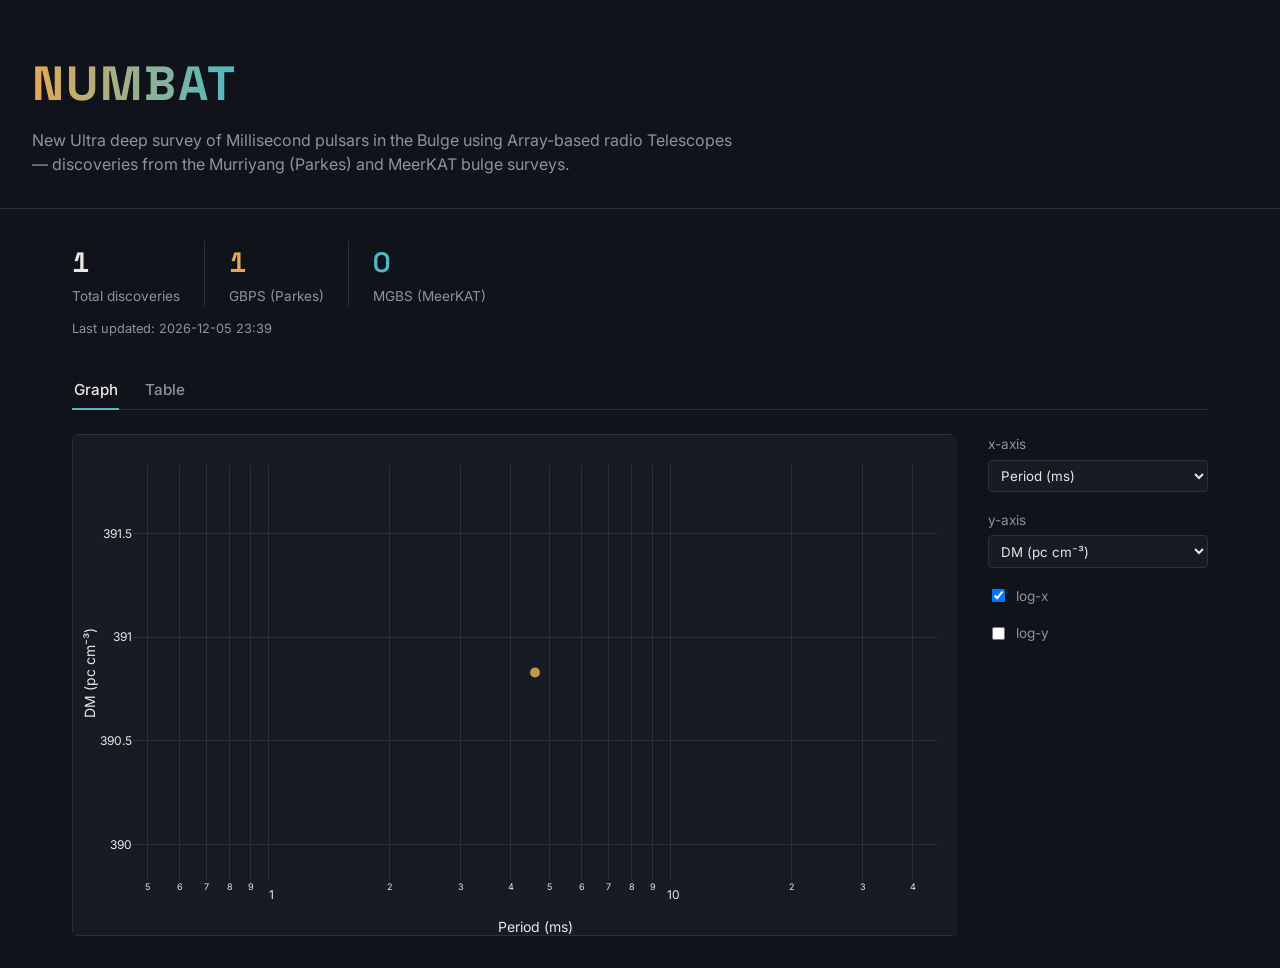
==== index.html @ e9e0d238 "first commit of NUMBAT webpage" ====
<!DOCTYPE html>
<html lang="en">
<head>
<meta charset="UTF-8">
<meta name="viewport" content="width=device-width, initial-scale=1.0">
<title>NUMBAT Pulsar Catalog</title>
<link rel="preconnect" href="https://fonts.googleapis.com">
<link rel="preconnect" href="https://fonts.gstatic.com" crossorigin>
<link href="https://fonts.googleapis.com/css2?family=Space+Grotesk:wght@400;500;600;700&family=Inter:wght@400;500;600&display=swap" rel="stylesheet">
<link rel="stylesheet" href="style.css">
</head>
<body>

<header class="page-header">
  <div class="header-inner">
    <h1 class="title">NUMBAT</h1>
    <p class="subtitle">New Ultra deep survey of Millisecond pulsars in the Bulge using Array-based radio Telescopes — discoveries from the Murriyang (Parkes) and MeerKAT bulge surveys.</p>
  </div>
</header>

<main>

  <section class="stats-bar" id="stats-bar" aria-label="Discovery statistics">
    <!-- populated by app.js -->
  </section>
  <p class="last-updated" id="last-updated"></p>

  <nav class="tabs" role="tablist">
    <button class="tab-btn active" data-tab="graph" role="tab" aria-selected="true">Graph</button>
    <button class="tab-btn" data-tab="table" role="tab" aria-selected="false">Table</button>
  </nav>

  <section id="graph-panel" class="panel active">
    <div class="graph-layout">
      <div id="scatter" class="scatter"></div>
      <div class="graph-controls">
        <label>
          <span>x-axis</span>
          <select id="x-axis-select">
            <option value="period_ms">Period (ms)</option>
            <option value="dm">DM (pc cm⁻³)</option>
          </select>
        </label>
        <label>
          <span>y-axis</span>
          <select id="y-axis-select">
            <option value="dm" selected>DM (pc cm⁻³)</option>
            <option value="period_ms">Period (ms)</option>
          </select>
        </label>
        <label class="checkbox-row">
          <input type="checkbox" id="log-x" checked>
          <span>log-x</span>
        </label>
        <label class="checkbox-row">
          <input type="checkbox" id="log-y">
          <span>log-y</span>
        </label>
      </div>
    </div>
  </section>

  <section id="table-panel" class="panel">
    <div class="table-toolbar">
      <div class="toggle-columns-wrap">
        <button id="toggle-columns-btn" class="btn-secondary">Toggle columns</button>
        <div id="toggle-columns-menu" class="toggle-columns-menu hidden"></div>
      </div>
    </div>
    <div class="table-scroll">
      <table id="catalog-table">
        <thead>
          <tr id="table-header-row"></tr>
          <tr id="table-filter-row"></tr>
        </thead>
        <tbody id="table-body"></tbody>
      </table>
    </div>
  </section>

</main>

<div id="modal-overlay" class="modal-overlay hidden">
  <div class="modal">
    <button id="modal-close" class="modal-close" aria-label="Close">&times;</button>
    <h2 id="modal-title"></h2>
    <div class="modal-body">
      <div class="modal-image-wrap">
        <img id="modal-image" alt="Discovery diagnostic plot">
        <p id="modal-image-missing" class="image-missing hidden">Diagnostic plot not yet added.</p>
      </div>
      <div class="modal-details">
        <h3>Pulsar parameters</h3>
        <dl id="modal-params"></dl>
        <h3>Discovery details</h3>
        <dl id="modal-discovery"></dl>
      </div>
    </div>
  </div>
</div>

<script src="https://cdn.plot.ly/plotly-2.32.0.min.js"></script>
<script src="data.js"></script>
<script src="app.js"></script>
</body>
</html>
---- style.css ----
:root {
  --bg: #10131a;
  --surface: #171b24;
  --border: #2a3040;
  --text: #e9e7e2;
  --text-muted: #8b93a3;
  --accent-gbps: #e3a857;
  --accent-mgbs: #4fb8c4;
  --accent-neutral: #7d8598;
  --font-display: 'Space Grotesk', sans-serif;
  --font-body: 'Inter', sans-serif;
}

* { box-sizing: border-box; }

body {
  margin: 0;
  background: var(--bg);
  color: var(--text);
  font-family: var(--font-body);
  line-height: 1.5;
}

.page-header {
  padding: 3rem 2rem 2rem;
  border-bottom: 1px solid var(--border);
}

.header-inner { max-width: 900px; }

.title {
  font-family: var(--font-display);
  font-weight: 700;
  font-size: 3rem;
  letter-spacing: 0.04em;
  margin: 0 0 0.5rem 0;
  background: linear-gradient(90deg, var(--accent-gbps), var(--accent-mgbs));
  -webkit-background-clip: text;
  background-clip: text;
  color: transparent;
  display: inline-block;
}

.subtitle {
  color: var(--text-muted);
  font-size: 1rem;
  max-width: 70ch;
  margin: 0;
}

main {
  max-width: 1200px;
  margin: 0 auto;
  padding: 2rem;
}

.stats-bar {
  display: flex;
  flex-wrap: wrap;
  gap: 0;
}

.stat {
  padding: 0 1.5rem;
  border-left: 1px solid var(--border);
  first-child: none;
}

.stat:first-child { padding-left: 0; border-left: none; }

.stat-value {
  font-family: var(--font-display);
  font-size: 1.75rem;
  font-weight: 600;
  font-variant-numeric: tabular-nums;
  display: block;
}

.stat-label {
  color: var(--text-muted);
  font-size: 0.85rem;
}

.stat-gbps .stat-value { color: var(--accent-gbps); }
.stat-mgbs .stat-value { color: var(--accent-mgbs); }

.last-updated {
  color: var(--text-muted);
  font-size: 0.8rem;
  margin: 0.75rem 0 0 0;
}

.tabs {
  display: flex;
  gap: 1.5rem;
  margin: 2rem 0 1.5rem;
  border-bottom: 1px solid var(--border);
}

.tab-btn {
  background: none;
  border: none;
  color: var(--text-muted);
  font-family: var(--font-body);
  font-size: 0.95rem;
  font-weight: 500;
  padding: 0.6rem 0.1rem;
  cursor: pointer;
  border-bottom: 2px solid transparent;
  margin-bottom: -1px;
}

.tab-btn.active {
  color: var(--text);
  border-bottom-color: var(--accent-mgbs);
}

.panel { display: none; }
.panel.active { display: block; }

.graph-layout {
  display: grid;
  grid-template-columns: 1fr 220px;
  gap: 2rem;
  align-items: start;
}

.scatter {
  background: var(--surface);
  border: 1px solid var(--border);
  border-radius: 6px;
  min-height: 500px;
}

.graph-controls {
  display: flex;
  flex-direction: column;
  gap: 1.1rem;
}

.graph-controls label {
  display: flex;
  flex-direction: column;
  gap: 0.3rem;
  font-size: 0.85rem;
  color: var(--text-muted);
}

.graph-controls select {
  background: var(--surface);
  color: var(--text);
  border: 1px solid var(--border);
  border-radius: 4px;
  padding: 0.4rem 0.5rem;
  font-family: var(--font-body);
}

.checkbox-row {
  flex-direction: row !important;
  align-items: center;
  gap: 0.5rem !important;
}

.table-toolbar {
  margin-bottom: 1rem;
  position: relative;
}

.btn-secondary {
  background: var(--surface);
  color: var(--text);
  border: 1px solid var(--border);
  border-radius: 4px;
  padding: 0.5rem 0.9rem;
  cursor: pointer;
  font-family: var(--font-body);
  font-size: 0.85rem;
}

.toggle-columns-menu {
  position: absolute;
  top: 110%;
  left: 0;
  background: var(--surface);
  border: 1px solid var(--border);
  border-radius: 4px;
  padding: 0.5rem;
  z-index: 5;
  display: flex;
  flex-direction: column;
  gap: 0.3rem;
  min-width: 160px;
}

.toggle-columns-menu label {
  font-size: 0.85rem;
  display: flex;
  align-items: center;
  gap: 0.5rem;
}

.hidden { display: none !important; }

.table-scroll {
  overflow-x: auto;
  border: 1px solid var(--border);
  border-radius: 6px;
}

table {
  width: 100%;
  border-collapse: collapse;
  font-size: 0.9rem;
}

thead th {
  background: var(--surface);
  color: var(--text);
  text-align: left;
  padding: 0.7rem 0.9rem;
  border-bottom: 1px solid var(--border);
  cursor: pointer;
  white-space: nowrap;
  user-select: none;
}

thead th .sort-arrow {
  color: var(--text-muted);
  margin-left: 0.3rem;
  font-size: 0.75rem;
}

#table-filter-row td {
  padding: 0.3rem 0.6rem;
  background: var(--surface);
  border-bottom: 1px solid var(--border);
}

#table-filter-row input {
  width: 100%;
  background: var(--bg);
  border: 1px solid var(--border);
  color: var(--text);
  border-radius: 3px;
  padding: 0.3rem 0.4rem;
  font-family: var(--font-body);
  font-size: 0.8rem;
}

tbody tr {
  cursor: pointer;
  border-bottom: 1px solid var(--border);
}

tbody tr:hover {
  background: rgba(255,255,255,0.03);
}

tbody td {
  padding: 0.6rem 0.9rem;
  white-space: nowrap;
}

.badge {
  display: inline-block;
  padding: 0.15rem 0.5rem;
  border-radius: 3px;
  font-size: 0.78rem;
  font-weight: 500;
}

.badge-gbps { background: rgba(227,168,87,0.15); color: var(--accent-gbps); }
.badge-mgbs { background: rgba(79,184,196,0.15); color: var(--accent-mgbs); }

/* Modal */
.modal-overlay {
  position: fixed;
  inset: 0;
  background: rgba(0,0,0,0.65);
  display: flex;
  align-items: flex-start;
  justify-content: center;
  padding: 3rem 1rem;
  overflow-y: auto;
  z-index: 100;
}

.modal {
  background: var(--bg);
  border: 1px solid var(--border);
  border-radius: 8px;
  max-width: 900px;
  width: 100%;
  padding: 2rem;
  position: relative;
}

.modal-close {
  position: absolute;
  top: 1rem;
  right: 1.2rem;
  background: none;
  border: none;
  color: var(--text-muted);
  font-size: 1.6rem;
  cursor: pointer;
  line-height: 1;
}

.modal-close:hover { color: var(--text); }

#modal-title {
  font-family: var(--font-display);
  margin: 0 0 1.5rem 0;
  font-size: 1.6rem;
}

.modal-body {
  display: grid;
  grid-template-columns: 1.3fr 1fr;
  gap: 2rem;
}

.modal-image-wrap img {
  width: 100%;
  border-radius: 4px;
  border: 1px solid var(--border);
  display: block;
}

.image-missing {
  color: var(--text-muted);
  font-size: 0.85rem;
  padding: 2rem;
  text-align: center;
  border: 1px dashed var(--border);
  border-radius: 4px;
}

.modal-details h3 {
  font-family: var(--font-display);
  font-size: 1rem;
  margin: 0 0 0.6rem 0;
  color: var(--text-muted);
  font-weight: 500;
}

.modal-details dl {
  margin: 0 0 1.5rem 0;
  display: grid;
  grid-template-columns: auto 1fr;
  gap: 0.4rem 0.8rem;
}

.modal-details dt { color: var(--text-muted); }
.modal-details dd { margin: 0; }

@media (max-width: 800px) {
  .graph-layout { grid-template-columns: 1fr; }
  .modal-body { grid-template-columns: 1fr; }
  .title { font-size: 2.2rem; }
}
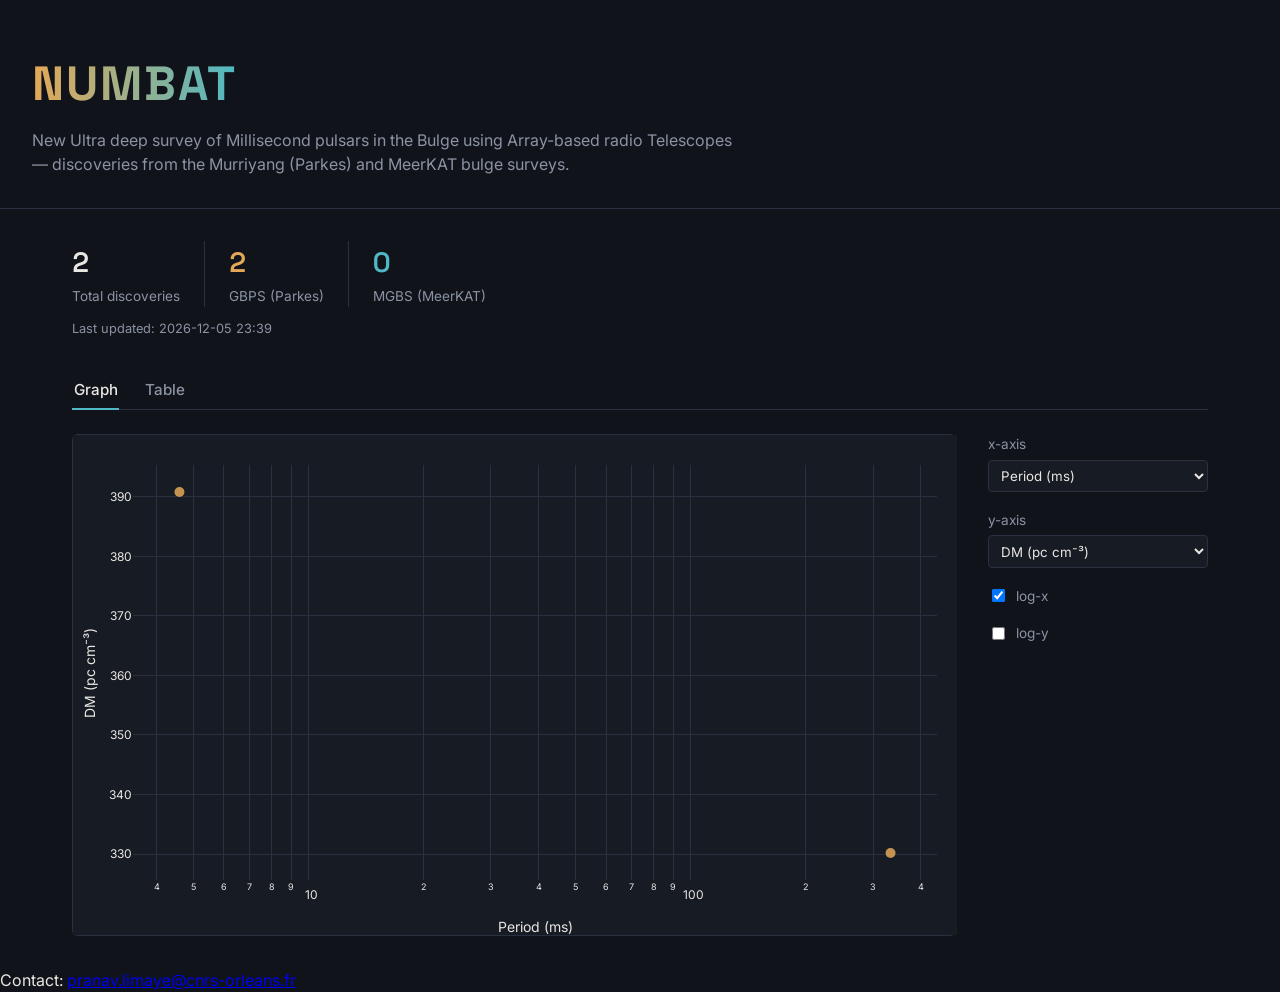
==== commit 2564a877: "updated index.html" ====
--- a/index.html
+++ b/index.html
@@ -102,5 +102,8 @@
 <script src="https://cdn.plot.ly/plotly-2.32.0.min.js"></script>
 <script src="data.js"></script>
 <script src="app.js"></script>
+<footer class="site-footer">
+  Contact: <a href="mailto:pranav.limaye@cnrs-orleans.fr">pranav.limaye@cnrs-orleans.fr</a>
+</footer>
 </body>
 </html>
--- a/style.css
+++ b/style.css
@@ -289,8 +289,8 @@
   background: var(--bg);
   border: 1px solid var(--border);
   border-radius: 8px;
-  max-width: 900px;
-  width: 100%;
+  max-width: 1400px;
+  width: 95%;
   padding: 2rem;
   position: relative;
 }
@@ -317,7 +317,7 @@
 
 .modal-body {
   display: grid;
-  grid-template-columns: 1.3fr 1fr;
+  grid-template-columns: 2fr 1fr;
   gap: 2rem;
 }
 
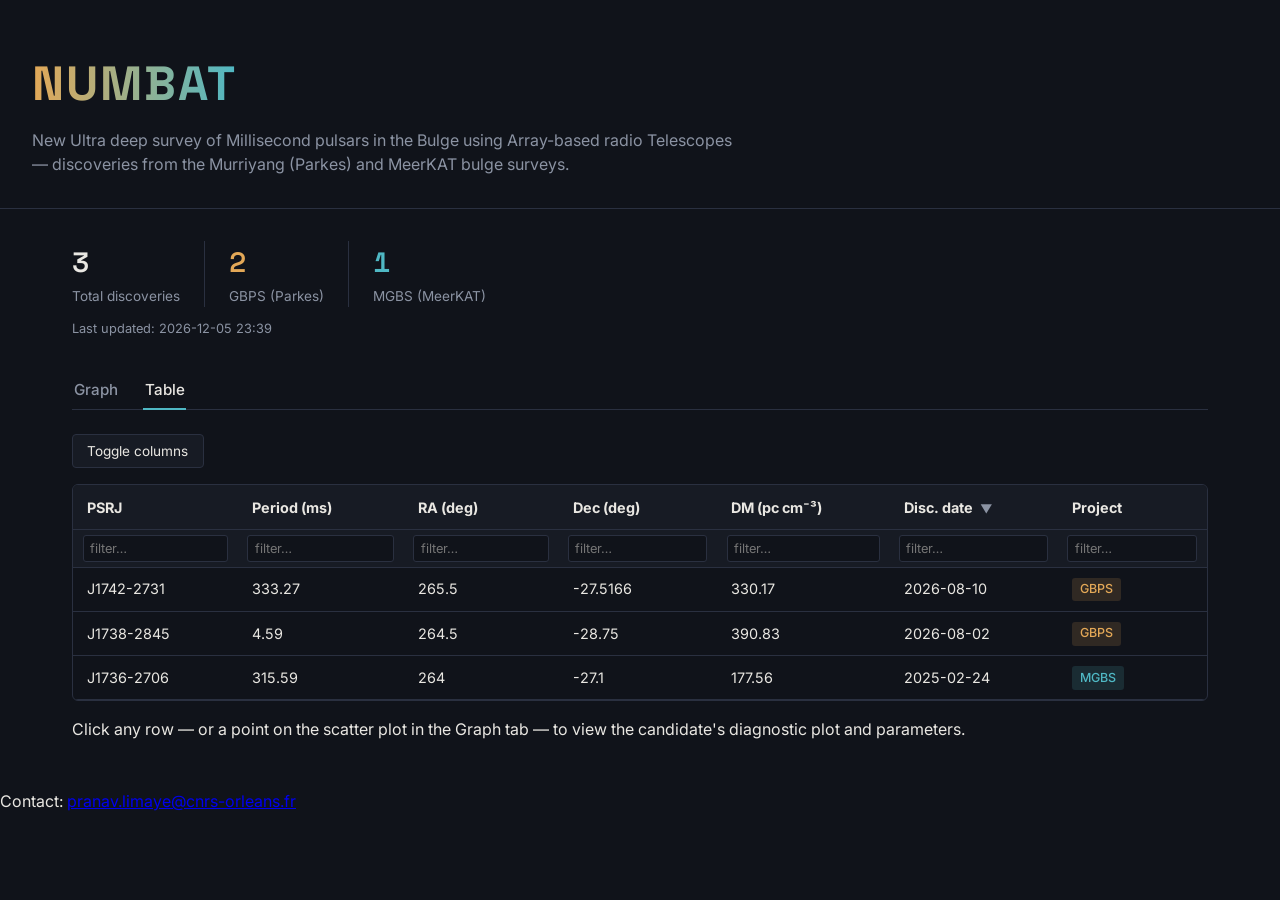
==== commit 6e34aa60: "Added arcmin precision co-ordinates column" ====
--- a/index.html
+++ b/index.html
@@ -26,11 +26,11 @@
   <p class="last-updated" id="last-updated"></p>
 
   <nav class="tabs" role="tablist">
-    <button class="tab-btn active" data-tab="graph" role="tab" aria-selected="true">Graph</button>
-    <button class="tab-btn" data-tab="table" role="tab" aria-selected="false">Table</button>
+    <button class="tab-btn" data-tab="graph" role="tab" aria-selected="false">Graph</button>
+    <button class="tab-btn active" data-tab="table" role="tab" aria-selected="true">Table</button>
   </nav>
 
-  <section id="graph-panel" class="panel active">
+  <section id="graph-panel" class="panel">
     <div class="graph-layout">
       <div id="scatter" class="scatter"></div>
       <div class="graph-controls">
@@ -60,7 +60,7 @@
     </div>
   </section>
 
-  <section id="table-panel" class="panel">
+  <section id="table-panel" class="panel active">
     <div class="table-toolbar">
       <div class="toggle-columns-wrap">
         <button id="toggle-columns-btn" class="btn-secondary">Toggle columns</button>
@@ -76,6 +76,7 @@
         <tbody id="table-body"></tbody>
       </table>
     </div>
+    <p class="table-footnote">Click any row — or a point on the scatter plot in the Graph tab — to view the candidate's diagnostic plot and parameters.</p>
   </section>
 
 </main>
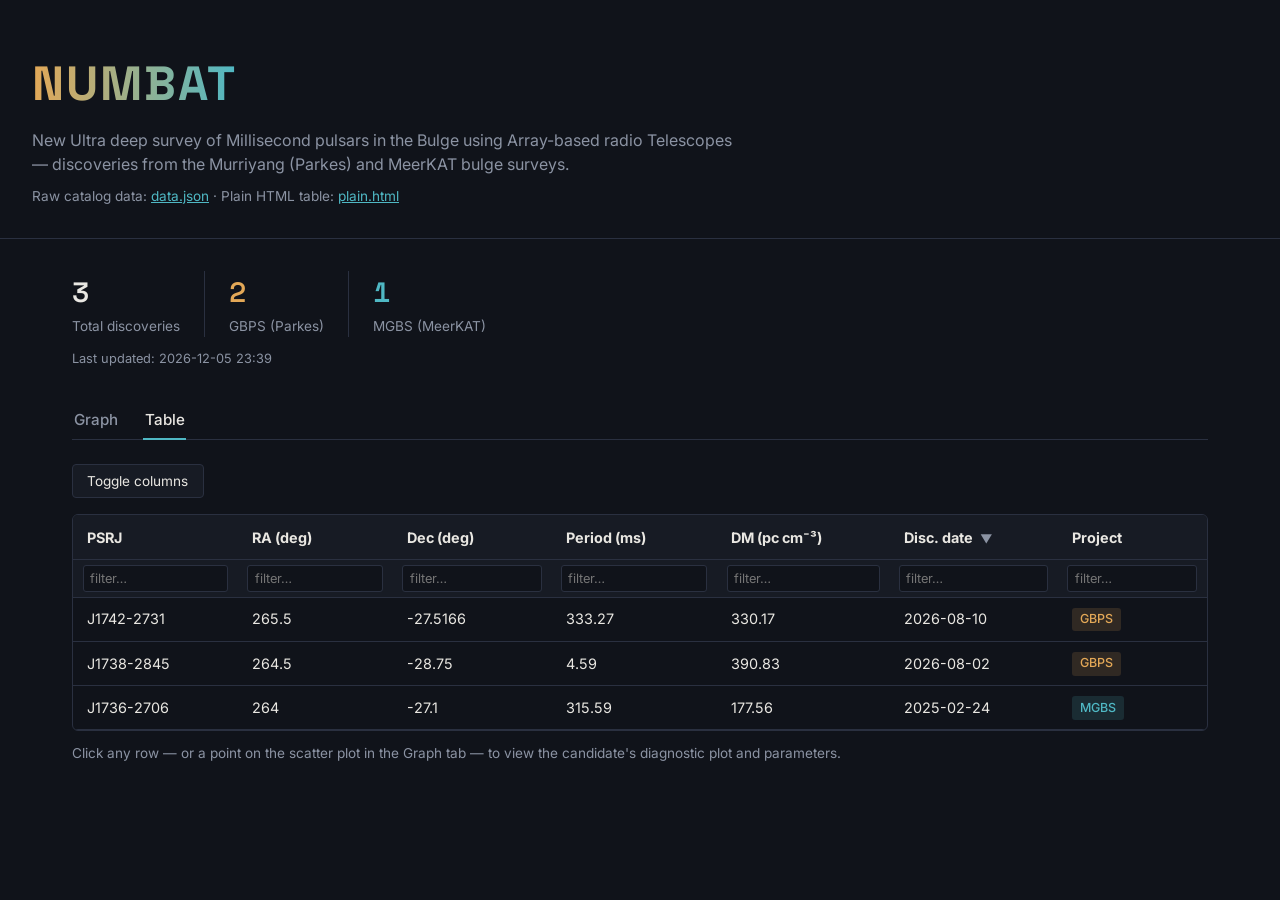
==== commit 31a238a9: "Modified html parsing" ====
--- a/index.html
+++ b/index.html
@@ -15,6 +15,7 @@
   <div class="header-inner">
     <h1 class="title">NUMBAT</h1>
     <p class="subtitle">New Ultra deep survey of Millisecond pulsars in the Bulge using Array-based radio Telescopes — discoveries from the Murriyang (Parkes) and MeerKAT bulge surveys.</p>
+    <p class="data-link">Raw catalog data: <a href="data.json">data.json</a> · Plain HTML table: <a href="plain.html">plain.html</a></p>
   </div>
 </header>
 
@@ -39,6 +40,8 @@
           <select id="x-axis-select">
             <option value="period_ms">Period (ms)</option>
             <option value="dm">DM (pc cm⁻³)</option>
+            <option value="ra_deg">RA (deg)</option>
+            <option value="dec_deg">Dec (deg)</option>
           </select>
         </label>
         <label>
@@ -46,6 +49,8 @@
           <select id="y-axis-select">
             <option value="dm" selected>DM (pc cm⁻³)</option>
             <option value="period_ms">Period (ms)</option>
+            <option value="ra_deg">RA (deg)</option>
+            <option value="dec_deg">Dec (deg)</option>
           </select>
         </label>
         <label class="checkbox-row">
@@ -101,10 +106,6 @@
 </div>
 
 <script src="https://cdn.plot.ly/plotly-2.32.0.min.js"></script>
-<script src="data.js"></script>
 <script src="app.js"></script>
-<footer class="site-footer">
-  Contact: <a href="mailto:pranav.limaye@cnrs-orleans.fr">pranav.limaye@cnrs-orleans.fr</a>
-</footer>
 </body>
 </html>
--- a/style.css
+++ b/style.css
@@ -45,7 +45,23 @@
   color: var(--text-muted);
   font-size: 1rem;
   max-width: 70ch;
+  margin: 0 0 0.6rem 0;
+}
+
+.data-link {
+  color: var(--text-muted);
+  font-size: 0.85rem;
   margin: 0;
+}
+
+.data-link a {
+  color: var(--accent-mgbs);
+}
+
+.table-footnote {
+  color: var(--text-muted);
+  font-size: 0.85rem;
+  margin-top: 0.75rem;
 }
 
 main {
@@ -289,8 +305,8 @@
   background: var(--bg);
   border: 1px solid var(--border);
   border-radius: 8px;
-  max-width: 1400px;
-  width: 95%;
+  max-width: 900px;
+  width: 100%;
   padding: 2rem;
   position: relative;
 }
@@ -317,7 +333,7 @@
 
 .modal-body {
   display: grid;
-  grid-template-columns: 2fr 1fr;
+  grid-template-columns: 1.3fr 1fr;
   gap: 2rem;
 }
 
